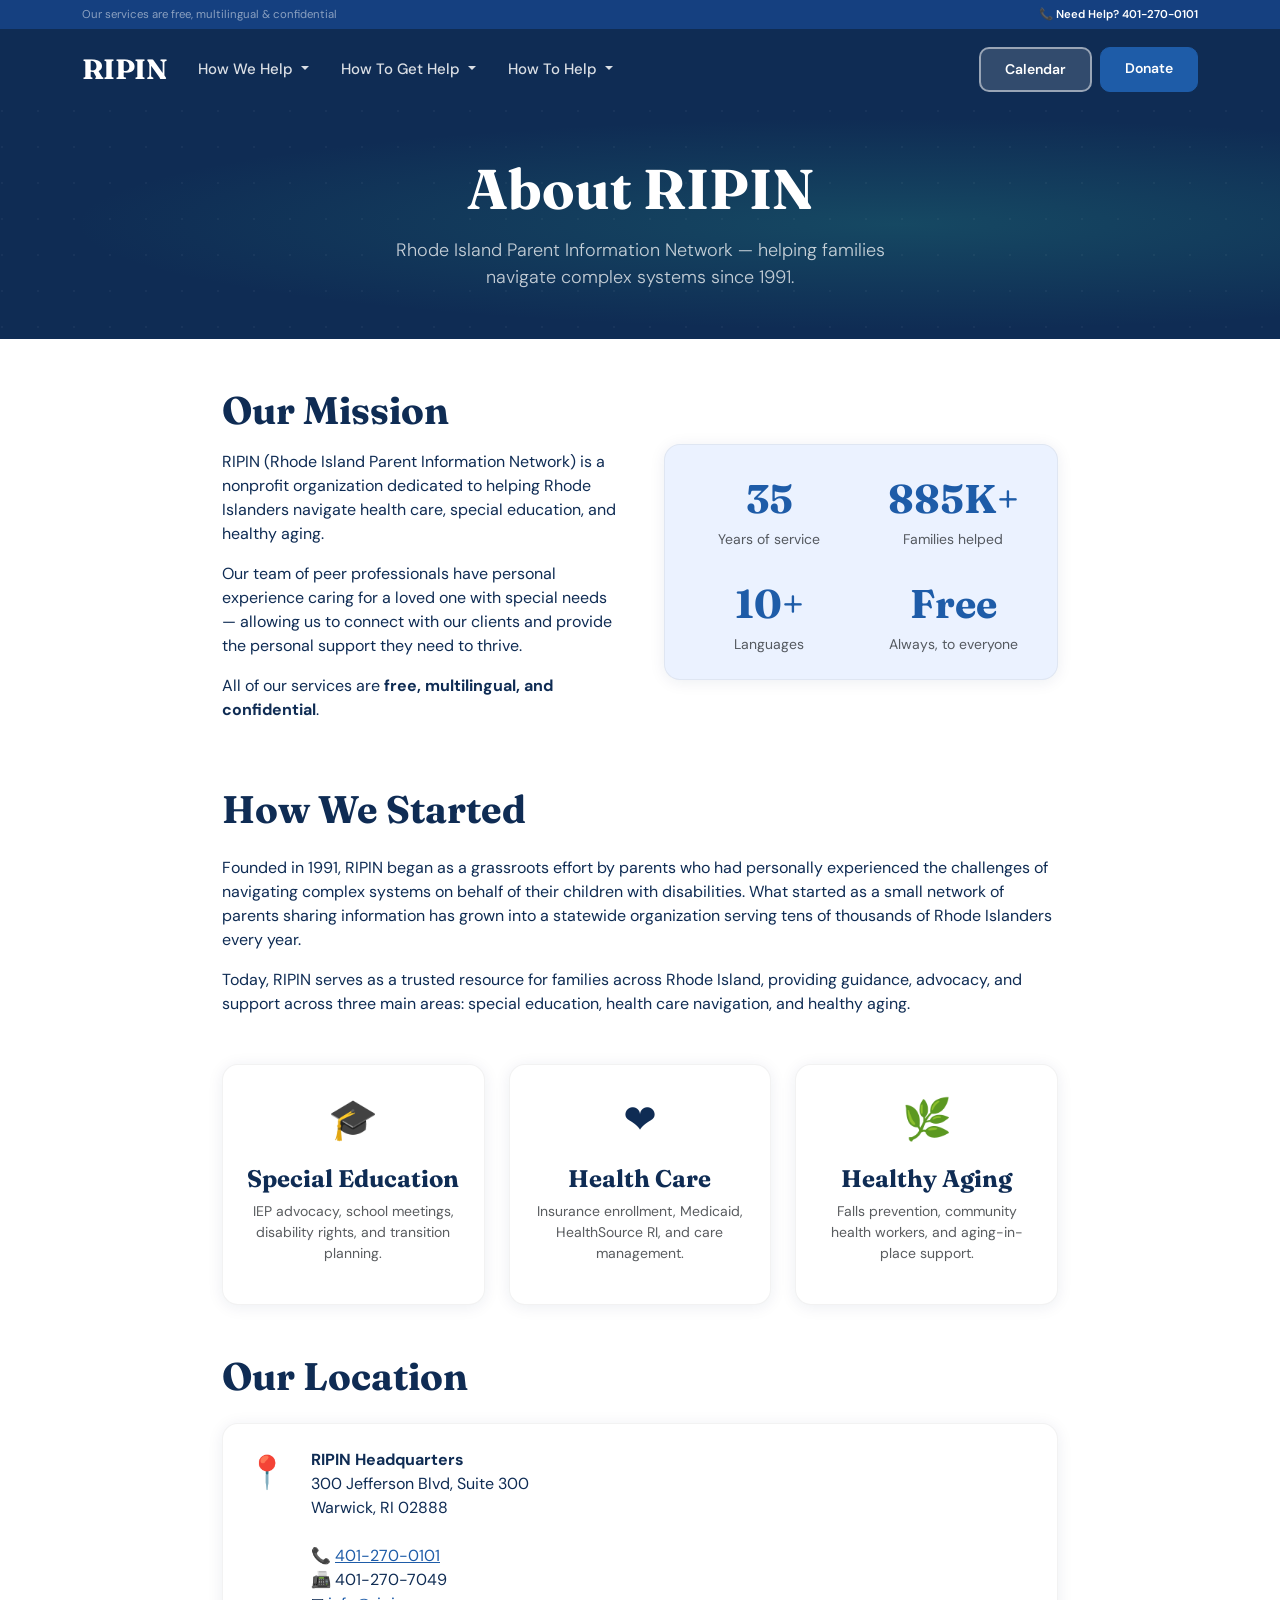
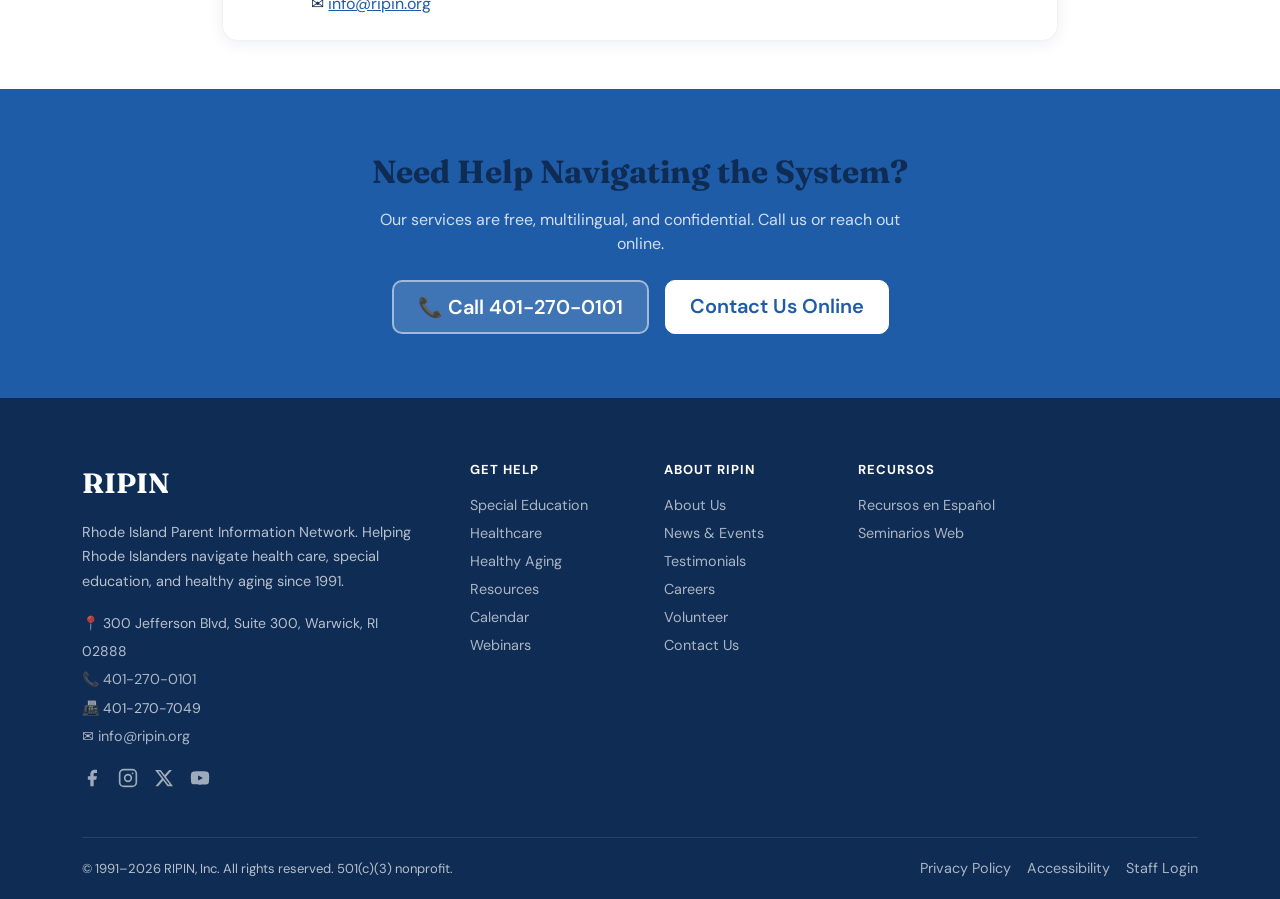
==== about.html @ 96ce1e68 "Initial site files" ====
<!DOCTYPE html>
<html lang="en">
<head>
  <meta charset="UTF-8" />
  <meta name="viewport" content="width=device-width, initial-scale=1.0" />
  <title>About RIPIN | Rhode Island Parent Information Network</title>
  <meta name="description" content="Learn about RIPIN, our mission, and our team of peer professionals who help Rhode Island families navigate health care, special education, and healthy aging." />
  <link href="https://cdn.jsdelivr.net/npm/bootstrap@5.3.3/dist/css/bootstrap.min.css" rel="stylesheet">
  <link rel="stylesheet" href="css/ripin.css">
</head>
<body>

<div id="ripin-banner"></div>
<div id="ripin-nav"></div>

<main>

  <!-- Hero -->
  <section class="ripin-hero" style="padding:3rem 0">
    <div class="container hero-content text-center">
      <h1 class="text-white mb-3">About RIPIN</h1>
      <p class="lead mb-0" style="max-width:560px;margin:0 auto">
        Rhode Island Parent Information Network — helping families navigate
        complex systems since 1991.
      </p>
    </div>
  </section>

  <!-- Page content loaded from Sanity -->
  <section class="py-5">
    <div class="container" style="max-width:860px">

      <!-- Sanity content renders here -->
      <div id="pageContent">
        <div class="text-center py-5 text-muted">
          <div class="spinner-border spinner-border-sm me-2"></div>
          Loading…
        </div>
      </div>

      <!-- Fallback static content (shown if Sanity not yet connected) -->
      <div id="staticContent" style="display:none">

        <div class="row align-items-center g-5 mb-5">
          <div class="col-lg-6">
            <h2 class="section-title mb-3">Our Mission</h2>
            <p class="mb-3">
              RIPIN (Rhode Island Parent Information Network) is a nonprofit organization
              dedicated to helping Rhode Islanders navigate health care, special education,
              and healthy aging.
            </p>
            <p class="mb-3">
              Our team of peer professionals have personal experience caring for a loved one
              with special needs — allowing us to connect with our clients and provide the
              personal support they need to thrive.
            </p>
            <p>
              All of our services are <strong>free, multilingual, and confidential</strong>.
            </p>
          </div>
          <div class="col-lg-6">
            <div class="ripin-card p-4" style="background:var(--ripin-blue-light)">
              <div class="row g-4 text-center">
                <div class="col-6">
                  <div class="font-display fw-bold text-ripin-blue" style="font-size:2.5rem">35</div>
                  <div class="text-muted small">Years of service</div>
                </div>
                <div class="col-6">
                  <div class="font-display fw-bold text-ripin-blue" style="font-size:2.5rem">885K+</div>
                  <div class="text-muted small">Families helped</div>
                </div>
                <div class="col-6">
                  <div class="font-display fw-bold text-ripin-blue" style="font-size:2.5rem">10+</div>
                  <div class="text-muted small">Languages</div>
                </div>
                <div class="col-6">
                  <div class="font-display fw-bold text-ripin-blue" style="font-size:2.5rem">Free</div>
                  <div class="text-muted small">Always, to everyone</div>
                </div>
              </div>
            </div>
          </div>
        </div>

        <h2 class="section-title mb-4">How We Started</h2>
        <p class="mb-3">
          Founded in 1991, RIPIN began as a grassroots effort by parents who had
          personally experienced the challenges of navigating complex systems on behalf
          of their children with disabilities. What started as a small network of
          parents sharing information has grown into a statewide organization serving
          tens of thousands of Rhode Islanders every year.
        </p>
        <p class="mb-5">
          Today, RIPIN serves as a trusted resource for families across Rhode Island,
          providing guidance, advocacy, and support across three main areas:
          special education, health care navigation, and healthy aging.
        </p>

        <div class="row g-4 mb-5">
          <div class="col-md-4">
            <div class="ripin-card p-4 h-100 text-center">
              <div style="font-size:2.5rem;margin-bottom:1rem">🎓</div>
              <h4>Special Education</h4>
              <p class="text-muted small">IEP advocacy, school meetings, disability rights, and transition planning.</p>
            </div>
          </div>
          <div class="col-md-4">
            <div class="ripin-card p-4 h-100 text-center">
              <div style="font-size:2.5rem;margin-bottom:1rem">❤️</div>
              <h4>Health Care</h4>
              <p class="text-muted small">Insurance enrollment, Medicaid, HealthSource RI, and care management.</p>
            </div>
          </div>
          <div class="col-md-4">
            <div class="ripin-card p-4 h-100 text-center">
              <div style="font-size:2.5rem;margin-bottom:1rem">🌿</div>
              <h4>Healthy Aging</h4>
              <p class="text-muted small">Falls prevention, community health workers, and aging-in-place support.</p>
            </div>
          </div>
        </div>

        <h2 class="section-title mb-4">Our Location</h2>
        <div class="ripin-card p-4 d-flex gap-4 align-items-start">
          <div style="font-size:2rem">📍</div>
          <div>
            <strong>RIPIN Headquarters</strong><br>
            300 Jefferson Blvd, Suite 300<br>
            Warwick, RI 02888<br><br>
            📞 <a href="tel:401-270-0101">401-270-0101</a><br>
            📠 401-270-7049<br>
            ✉️ <a href="mailto:info@ripin.org">info@ripin.org</a>
          </div>
        </div>

      </div>
    </div>
  </section>

</main>

<div id="ripin-footer"></div>

<script src="https://cdn.jsdelivr.net/npm/bootstrap@5.3.3/dist/js/bootstrap.bundle.min.js"></script>
<script src="js/partials.js"></script>
<script src="js/sanity.js"></script>
<script>
  renderNav('about')
  renderFooter()
  renderBanner()
  renderPopup('about')

  // Try to load page content from Sanity
  async function loadPage() {
    const page = await getPage('about')

    if (page && page.content) {
      document.getElementById('pageContent').innerHTML =
        renderPortableText(page.content)
      document.getElementById('staticContent').remove()
    } else {
      // Sanity not connected yet — show static content
      document.getElementById('pageContent').remove()
      document.getElementById('staticContent').style.display = 'block'
    }
  }

  loadPage()
</script>
</body>
</html>
---- css/ripin.css ----
/* ============================================================
   RIPIN.CSS — Custom styles on top of Bootstrap 5
   Edit this file in Textastic to customize the look
   ============================================================ */

/* ── Google Fonts ─────────────────────────────────────────── */
@import url('https://fonts.googleapis.com/css2?family=Fraunces:ital,opsz,wght@0,9..144,400;0,9..144,600;0,9..144,700;1,9..144,400&family=DM+Sans:wght@400;500;600&display=swap');

/* ── Brand Color Variables ────────────────────────────────── */
:root {
  --ripin-blue:        #1E5CA8;
  --ripin-blue-dark:   #154080;
  --ripin-blue-light:  #EBF2FF;
  --ripin-navy:        #0F2C54;
  --ripin-teal:        #2A9D8F;
  --ripin-orange:      #E76F51;
  --ripin-yellow:      #F4A261;
  --ripin-gray:        #6B7280;
  --ripin-gray-light:  #F8F9FB;

  --font-body:    'DM Sans', system-ui, sans-serif;
  --font-display: 'Fraunces', Georgia, serif;

  --shadow-card:    0 2px 16px rgba(15, 44, 84, 0.08);
  --shadow-card-lg: 0 8px 40px rgba(15, 44, 84, 0.14);
  --radius-card:    1rem;
  --radius-btn:     0.625rem;
}

/* ── Base ─────────────────────────────────────────────────── */
body {
  font-family: var(--font-body);
  color: var(--ripin-navy);
  background: #fff;
  -webkit-font-smoothing: antialiased;
}

h1, h2, h3, h4, h5 {
  font-family: var(--font-display);
  font-weight: 700;
  color: var(--ripin-navy);
}

a {
  color: var(--ripin-blue);
  transition: color 0.15s ease;
}

a:hover { color: var(--ripin-blue-dark); }

/* ── Utility overrides ────────────────────────────────────── */
.text-ripin-blue   { color: var(--ripin-blue) !important; }
.text-ripin-navy   { color: var(--ripin-navy) !important; }
.text-ripin-teal   { color: var(--ripin-teal) !important; }
.text-ripin-orange { color: var(--ripin-orange) !important; }
.bg-ripin-navy     { background-color: var(--ripin-navy) !important; }
.bg-ripin-blue     { background-color: var(--ripin-blue) !important; }
.bg-ripin-blue-light { background-color: var(--ripin-blue-light) !important; }
.bg-ripin-light    { background-color: var(--ripin-gray-light) !important; }
.font-display      { font-family: var(--font-display) !important; }

/* ── Buttons ──────────────────────────────────────────────── */
.btn {
  border-radius: var(--radius-btn);
  font-weight: 600;
  font-family: var(--font-body);
  transition: all 0.2s ease;
  padding: 0.625rem 1.5rem;
}

.btn-ripin-primary {
  background-color: var(--ripin-blue);
  border-color: var(--ripin-blue);
  color: #fff;
}
.btn-ripin-primary:hover {
  background-color: var(--ripin-blue-dark);
  border-color: var(--ripin-blue-dark);
  color: #fff;
  transform: translateY(-1px);
  box-shadow: 0 4px 12px rgba(30,92,168,0.3);
}

.btn-ripin-outline {
  background-color: transparent;
  border: 2px solid var(--ripin-blue);
  color: var(--ripin-blue);
}
.btn-ripin-outline:hover {
  background-color: var(--ripin-blue-light);
  color: var(--ripin-blue-dark);
}

.btn-ripin-white {
  background-color: #fff;
  border-color: #fff;
  color: var(--ripin-blue);
}
.btn-ripin-white:hover {
  background-color: var(--ripin-blue-light);
  color: var(--ripin-blue-dark);
}

.btn-ripin-ghost {
  background-color: rgba(255,255,255,0.15);
  border: 2px solid rgba(255,255,255,0.5);
  color: #fff;
}
.btn-ripin-ghost:hover {
  background-color: rgba(255,255,255,0.25);
  color: #fff;
}

/* ── Cards ────────────────────────────────────────────────── */
.ripin-card {
  background: #fff;
  border-radius: var(--radius-card);
  box-shadow: var(--shadow-card);
  border: 1px solid rgba(0,0,0,0.05);
  overflow: hidden;
  transition: box-shadow 0.2s ease, transform 0.2s ease;
}

.ripin-card:hover {
  box-shadow: var(--shadow-card-lg);
  transform: translateY(-2px);
}

/* ── Top Bar ──────────────────────────────────────────────── */
.ripin-topbar {
  background-color: var(--ripin-blue-dark);
  padding: 0.375rem 0;
  font-size: 0.8125rem;
}

/* ── Navbar ───────────────────────────────────────────────── */
.ripin-navbar {
  background-color: var(--ripin-navy);
  padding: 0.875rem 0;
  box-shadow: 0 1px 0 rgba(255,255,255,0.08);
}

.ripin-navbar .navbar-brand {
  font-family: var(--font-display);
  font-size: 1.75rem;
  font-weight: 700;
  color: #fff !important;
  letter-spacing: -0.02em;
}

.ripin-navbar .nav-link {
  color: rgba(255,255,255,0.85) !important;
  font-weight: 500;
  font-size: 0.9375rem;
  padding: 0.5rem 1rem !important;
  border-radius: 0.5rem;
  transition: all 0.15s ease;
}

.ripin-navbar .nav-link:hover,
.ripin-navbar .nav-link:focus {
  color: #fff !important;
  background-color: rgba(255,255,255,0.1);
}

.ripin-navbar .dropdown-menu {
  border: none;
  border-radius: var(--radius-card);
  box-shadow: var(--shadow-card-lg);
  padding: 0.5rem;
  margin-top: 0.5rem;
}

.ripin-navbar .dropdown-item {
  border-radius: 0.5rem;
  padding: 0.5rem 1rem;
  font-size: 0.9rem;
  color: var(--ripin-navy);
  font-weight: 500;
  transition: background 0.15s;
}

.ripin-navbar .dropdown-item:hover {
  background-color: var(--ripin-blue-light);
  color: var(--ripin-blue);
}

.ripin-navbar .navbar-toggler {
  border: none;
  color: #fff;
}

.ripin-navbar .navbar-toggler:focus { box-shadow: none; }

/* ── Hero ─────────────────────────────────────────────────── */
.ripin-hero {
  background: var(--ripin-navy);
  position: relative;
  overflow: hidden;
  padding: 5rem 0;
}

.ripin-hero::before {
  content: '';
  position: absolute;
  inset: 0;
  background: radial-gradient(ellipse at 70% 50%, rgba(42,157,143,0.25) 0%, transparent 65%);
  pointer-events: none;
}

.ripin-hero::after {
  content: '';
  position: absolute;
  inset: 0;
  background-image: radial-gradient(circle at 2px 2px, rgba(255,255,255,0.04) 1px, transparent 0);
  background-size: 36px 36px;
  pointer-events: none;
}

.ripin-hero .hero-content { position: relative; z-index: 1; }

.ripin-hero h1 {
  color: #fff;
  font-size: clamp(2.25rem, 5vw, 3.5rem);
  line-height: 1.15;
}

.ripin-hero .hero-accent { color: var(--ripin-yellow); }

.ripin-hero .lead { color: rgba(255,255,255,0.75); font-size: 1.125rem; }

/* ── Stat Cards (hero) ────────────────────────────────────── */
.stat-card {
  border-radius: var(--radius-card);
  padding: 1.5rem;
  color: #fff;
}

.stat-card .stat-number {
  font-family: var(--font-display);
  font-size: 2.5rem;
  font-weight: 700;
  line-height: 1;
}

.stat-card .stat-label {
  font-size: 0.875rem;
  opacity: 0.85;
  margin-top: 0.375rem;
  line-height: 1.4;
}

/* ── Section styles ───────────────────────────────────────── */
.section-title {
  font-family: var(--font-display);
  font-size: clamp(1.75rem, 3vw, 2.5rem);
  color: var(--ripin-navy);
}

.section-subtitle {
  color: var(--ripin-gray);
  font-size: 1.0625rem;
  max-width: 42rem;
}

/* ── Service Cards ────────────────────────────────────────── */
.service-card {
  padding: 1.75rem;
  height: 100%;
  text-decoration: none;
  display: block;
}

.service-card:hover { text-decoration: none; }

.service-card .service-icon {
  width: 3rem;
  height: 3rem;
  border-radius: 0.75rem;
  display: flex;
  align-items: center;
  justify-content: center;
  font-size: 1.375rem;
  margin-bottom: 1rem;
  transition: transform 0.2s ease;
}

.service-card:hover .service-icon { transform: scale(1.1); }

.service-card h3 {
  font-size: 1.125rem;
  margin-bottom: 0.5rem;
  color: var(--ripin-navy);
}

.service-card p {
  font-size: 0.9rem;
  color: var(--ripin-gray);
  line-height: 1.6;
  margin-bottom: 0.75rem;
}

.service-card .learn-more {
  font-size: 0.875rem;
  font-weight: 600;
  color: var(--ripin-blue);
  display: inline-flex;
  align-items: center;
  gap: 0.25rem;
  transition: gap 0.2s ease;
}

.service-card:hover .learn-more { gap: 0.5rem; }

/* ── Event Cards ──────────────────────────────────────────── */
.event-card { padding: 1.5rem; }

.event-date-badge {
  width: 3.5rem;
  height: 3.5rem;
  border-radius: 0.75rem;
  display: flex;
  flex-direction: column;
  align-items: center;
  justify-content: center;
  color: #fff;
  flex-shrink: 0;
}

.event-date-badge .day {
  font-family: var(--font-display);
  font-size: 1.5rem;
  font-weight: 700;
  line-height: 1;
}

.event-date-badge .month {
  font-size: 0.65rem;
  text-transform: uppercase;
  opacity: 0.9;
  letter-spacing: 0.05em;
}

/* ── Resource Cards ───────────────────────────────────────── */
.resource-card {
  padding: 1.25rem 1.5rem;
  display: flex;
  align-items: flex-start;
  gap: 1rem;
  text-decoration: none;
  color: inherit;
}

.resource-card:hover { text-decoration: none; color: inherit; }

.resource-icon {
  width: 2.75rem;
  height: 2.75rem;
  border-radius: 0.625rem;
  display: flex;
  align-items: center;
  justify-content: center;
  font-size: 1.125rem;
  flex-shrink: 0;
}

/* ── Calendar ─────────────────────────────────────────────── */
.calendar-grid {
  width: 100%;
  border-collapse: separate;
  border-spacing: 3px;
}

.calendar-grid th {
  text-align: center;
  font-size: 0.8rem;
  font-weight: 600;
  color: var(--ripin-gray);
  text-transform: uppercase;
  letter-spacing: 0.05em;
  padding: 0.75rem 0.25rem;
}

.calendar-grid td {
  vertical-align: top;
  padding: 0.5rem;
  border-radius: 0.5rem;
  min-height: 5rem;
  background: #fafafa;
  border: 1px solid #f0f0f0;
  font-size: 0.85rem;
}

.calendar-grid td.today {
  background: var(--ripin-blue-light);
  border-color: var(--ripin-blue);
}

.calendar-grid td.other-month { opacity: 0.4; }

.calendar-grid .day-number {
  font-weight: 600;
  font-size: 0.9rem;
  color: var(--ripin-navy);
  display: block;
  margin-bottom: 0.25rem;
}

.calendar-grid td.today .day-number { color: var(--ripin-blue); }

.cal-event-pill {
  display: block;
  font-size: 0.7rem;
  font-weight: 600;
  color: #fff;
  border-radius: 4px;
  padding: 2px 6px;
  margin-bottom: 2px;
  cursor: pointer;
  white-space: nowrap;
  overflow: hidden;
  text-overflow: ellipsis;
  transition: opacity 0.15s;
}

.cal-event-pill:hover { opacity: 0.85; }

/* ── Badge Tags ───────────────────────────────────────────── */
.ripin-badge {
  display: inline-flex;
  align-items: center;
  gap: 0.25rem;
  padding: 0.25rem 0.625rem;
  border-radius: 999px;
  font-size: 0.75rem;
  font-weight: 600;
}

.ripin-badge-blue   { background: var(--ripin-blue-light); color: var(--ripin-blue); }
.ripin-badge-teal   { background: rgba(42,157,143,0.1);    color: var(--ripin-teal); }
.ripin-badge-orange { background: rgba(231,111,81,0.1);    color: var(--ripin-orange); }
.ripin-badge-green  { background: rgba(22,163,74,0.1);     color: #16a34a; }
.ripin-badge-yellow { background: rgba(244,162,97,0.15);   color: #b45309; }

/* ── CTA Strip ────────────────────────────────────────────── */
.ripin-cta-strip {
  background: var(--ripin-blue);
  padding: 4rem 0;
}

/* ── Footer ───────────────────────────────────────────────── */
.ripin-footer {
  background: var(--ripin-navy);
  padding: 4rem 0 0;
  color: rgba(255,255,255,0.7);
}

.ripin-footer h5 {
  color: #fff;
  font-size: 0.8125rem;
  text-transform: uppercase;
  letter-spacing: 0.08em;
  font-family: var(--font-body);
  font-weight: 700;
  margin-bottom: 1rem;
}

.ripin-footer a {
  color: rgba(255,255,255,0.65);
  text-decoration: none;
  font-size: 0.9rem;
  transition: color 0.15s;
}

.ripin-footer a:hover { color: #fff; }

.ripin-footer .footer-bottom {
  border-top: 1px solid rgba(255,255,255,0.1);
  padding: 1.25rem 0;
  margin-top: 3rem;
  font-size: 0.8125rem;
}

/* ── Admin Login Page ─────────────────────────────────────── */
.admin-login-page {
  min-height: 100vh;
  background: var(--ripin-navy);
  display: flex;
  align-items: center;
  justify-content: center;
}

/* ── Filter Pill Buttons ──────────────────────────────────── */
.filter-pill {
  padding: 0.375rem 1rem;
  border-radius: 999px;
  font-size: 0.8125rem;
  font-weight: 600;
  border: 2px solid transparent;
  background: #f3f4f6;
  color: var(--ripin-gray);
  cursor: pointer;
  transition: all 0.15s ease;
}

.filter-pill:hover {
  background: var(--ripin-blue-light);
  color: var(--ripin-blue);
}

.filter-pill.active {
  background: var(--ripin-blue);
  color: #fff;
  border-color: var(--ripin-blue);
}

/* ── Event Modal ──────────────────────────────────────────── */
.event-modal-header {
  padding: 1.5rem;
  color: #fff;
  border-radius: calc(var(--radius-card) - 1px) calc(var(--radius-card) - 1px) 0 0;
}

/* ── Animations ───────────────────────────────────────────── */
@keyframes fadeUp {
  from { opacity: 0; transform: translateY(20px); }
  to   { opacity: 1; transform: translateY(0); }
}

.fade-up {
  animation: fadeUp 0.5s ease both;
}

.fade-up-1 { animation-delay: 0.1s; }
.fade-up-2 { animation-delay: 0.2s; }
.fade-up-3 { animation-delay: 0.3s; }
.fade-up-4 { animation-delay: 0.4s; }

/* ── Responsive tweaks ────────────────────────────────────── */
@media (max-width: 767px) {
  .ripin-hero { padding: 3rem 0; }
  .section-title { font-size: 1.75rem; }
  .calendar-grid td { min-height: 3rem; padding: 0.25rem; }
  .cal-event-pill { display: none; }
  .cal-event-dot::before {
    content: '•';
    color: var(--ripin-blue);
    font-size: 1.2rem;
  }
}
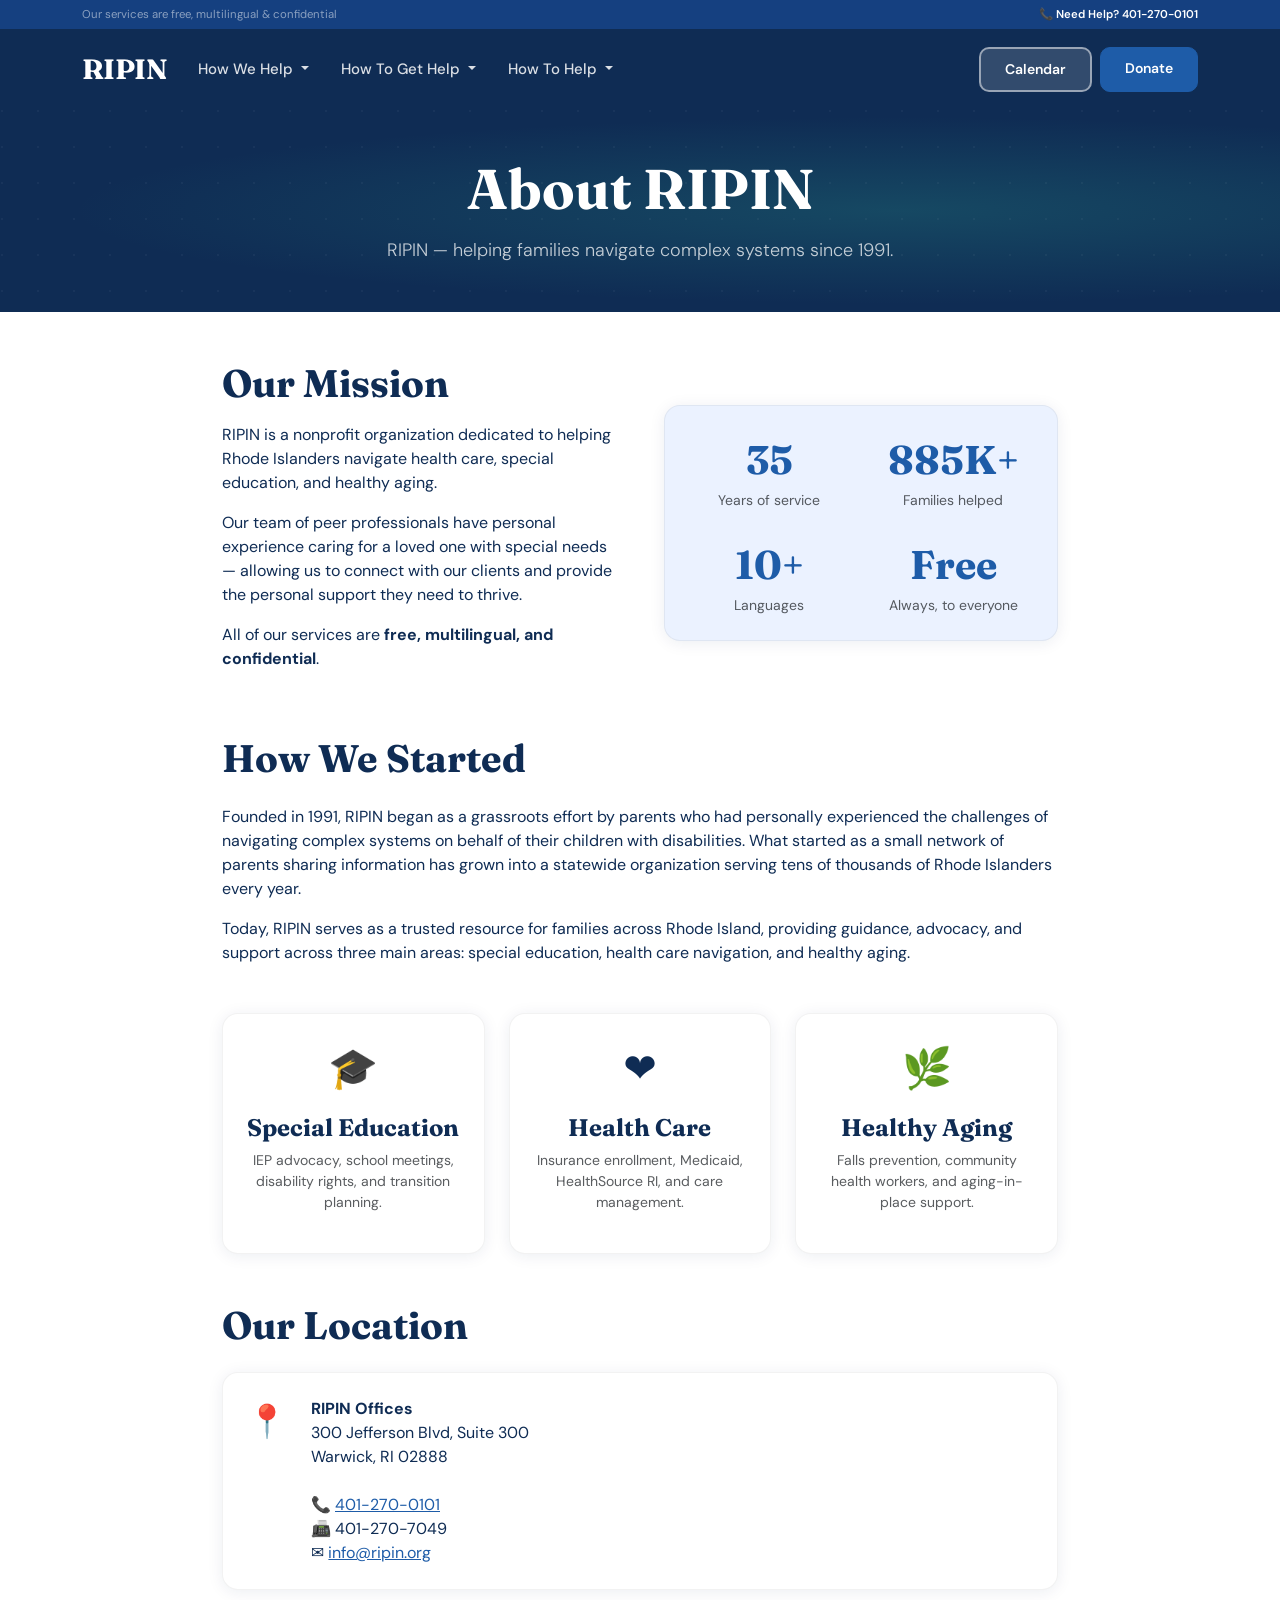
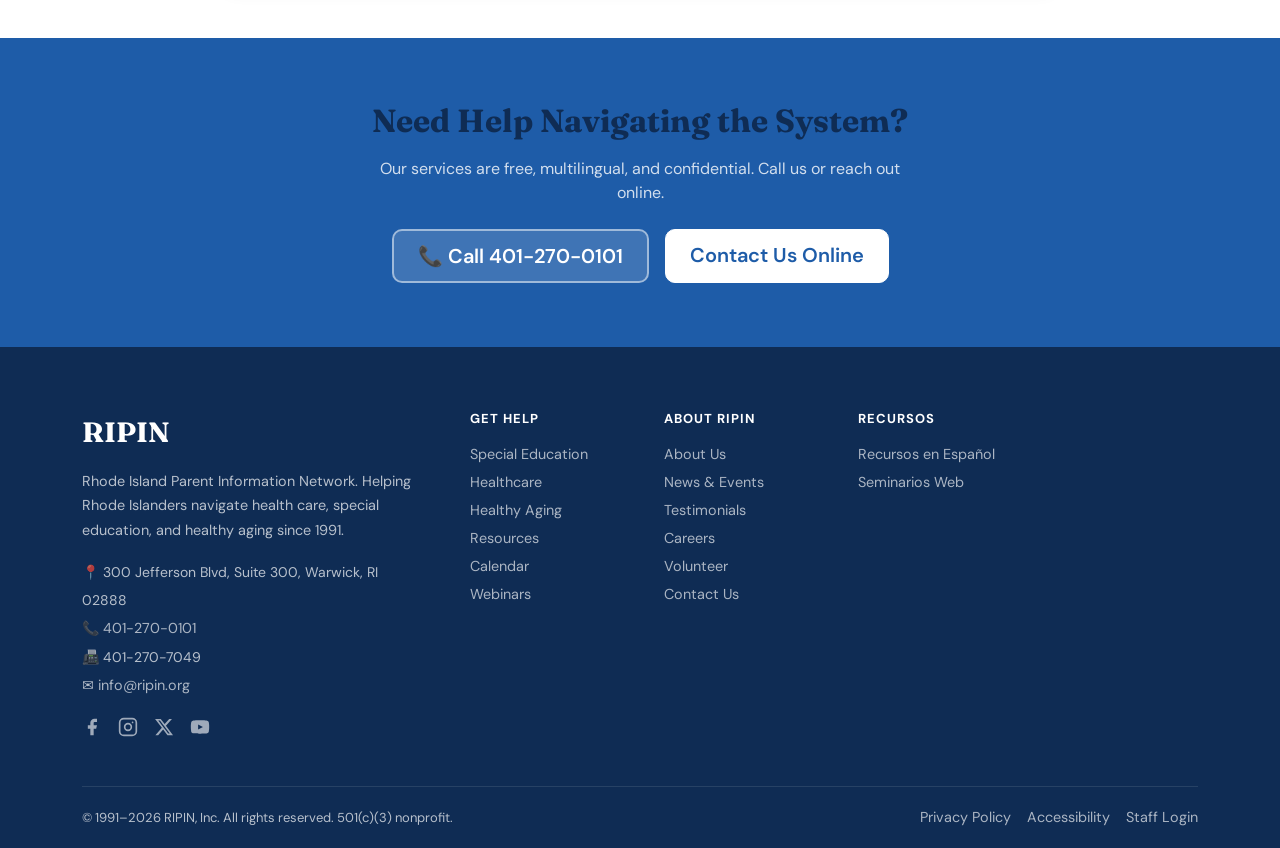
==== commit 76085a2d: "updated about page" ====
--- a/about.html
+++ b/about.html
@@ -3,7 +3,7 @@
 <head>
   <meta charset="UTF-8" />
   <meta name="viewport" content="width=device-width, initial-scale=1.0" />
-  <title>About RIPIN | Rhode Island Parent Information Network</title>
+  <title>About RIPIN | RIPIN</title>
   <meta name="description" content="Learn about RIPIN, our mission, and our team of peer professionals who help Rhode Island families navigate health care, special education, and healthy aging." />
   <link href="https://cdn.jsdelivr.net/npm/bootstrap@5.3.3/dist/css/bootstrap.min.css" rel="stylesheet">
   <link rel="stylesheet" href="css/ripin.css">
@@ -20,7 +20,7 @@
     <div class="container hero-content text-center">
       <h1 class="text-white mb-3">About RIPIN</h1>
       <p class="lead mb-0" style="max-width:560px;margin:0 auto">
-        Rhode Island Parent Information Network — helping families navigate
+        RIPIN — helping families navigate
         complex systems since 1991.
       </p>
     </div>
@@ -45,9 +45,8 @@
           <div class="col-lg-6">
             <h2 class="section-title mb-3">Our Mission</h2>
             <p class="mb-3">
-              RIPIN (Rhode Island Parent Information Network) is a nonprofit organization
-              dedicated to helping Rhode Islanders navigate health care, special education,
-              and healthy aging.
+              RIPIN is a nonprofit organization dedicated to helping Rhode Islanders 
+			  navigate health care, special education, and healthy aging.
             </p>
             <p class="mb-3">
               Our team of peer professionals have personal experience caring for a loved one
@@ -124,7 +123,7 @@
         <div class="ripin-card p-4 d-flex gap-4 align-items-start">
           <div style="font-size:2rem">📍</div>
           <div>
-            <strong>RIPIN Headquarters</strong><br>
+            <strong>RIPIN Offices</strong><br>
             300 Jefferson Blvd, Suite 300<br>
             Warwick, RI 02888<br><br>
             📞 <a href="tel:401-270-0101">401-270-0101</a><br>
